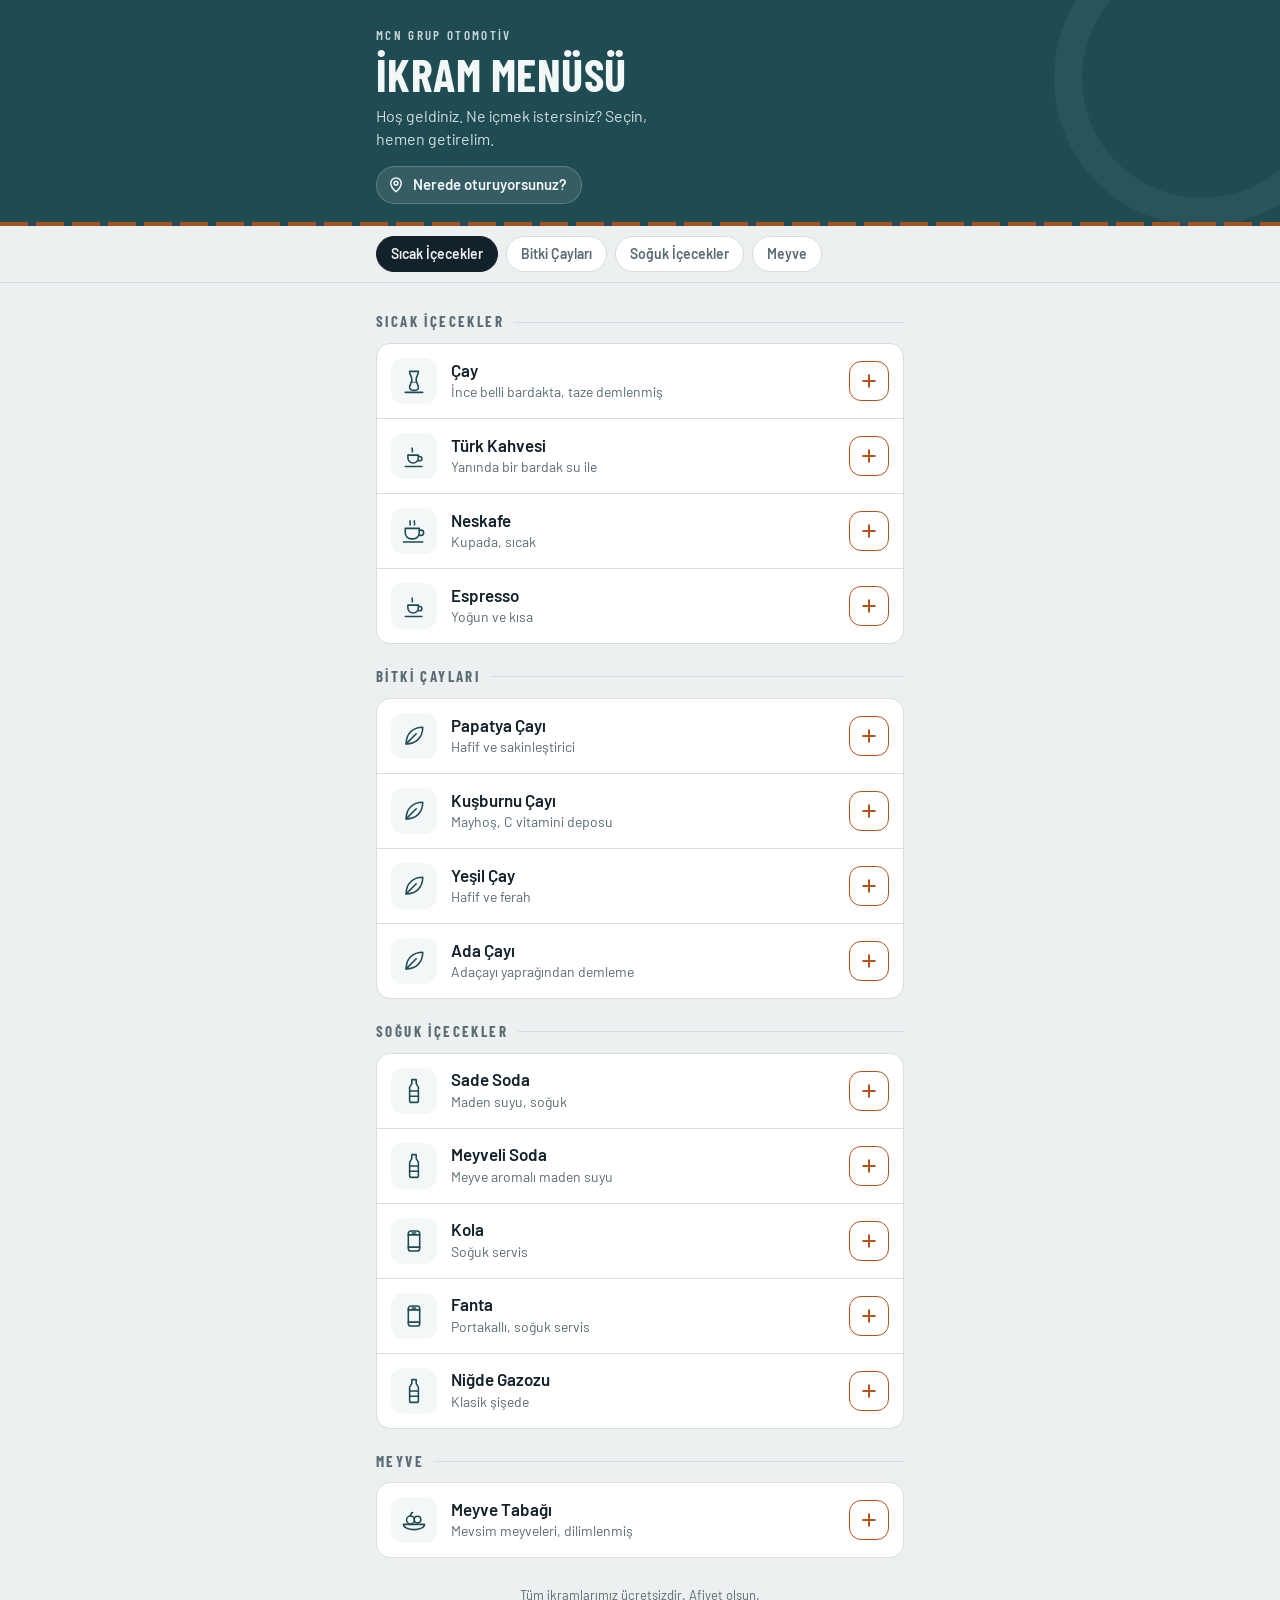
==== index.html @ 5fa30ece "Add files via upload" ====
<!DOCTYPE html>
<html lang="tr">
<head>
<meta charset="utf-8">
<meta name="viewport" content="width=device-width, initial-scale=1, viewport-fit=cover">
<meta name="theme-color" content="#1F4B52">
<meta name="robots" content="noindex">
<title>MCN İkram Menüsü</title>
<link rel="icon" href="data:image/svg+xml,%3Csvg xmlns='http://www.w3.org/2000/svg' viewBox='0 0 32 32'%3E%3Crect width='32' height='32' rx='8' fill='%231F4B52'/%3E%3Cpath d='M11 6h10c0 4-2.6 6.2-2.6 9.6S21 21 21 24c0 1.8-2.2 3-5 3s-5-1.2-5-3c0-3 2.6-5 2.6-8.4S11 10 11 6z' fill='none' stroke='%23F2C49B' stroke-width='2'/%3E%3C/svg%3E">
<link rel="preconnect" href="https://fonts.googleapis.com">
<link rel="preconnect" href="https://fonts.gstatic.com" crossorigin>
<link rel="stylesheet" href="https://fonts.googleapis.com/css2?family=Barlow+Condensed:wght@500;600;700&family=Barlow:wght@400;500;600;700&display=swap">
<style>
:root{
  --bg:#ECF0F1; --surface:#FFFFFF; --surface-2:#F4F7F8; --ink:#13212A; --muted:#5A6B74; --line:#D5DDE0;
  --accent:#B4531A; --accent-ink:#FFFFFF; --accent-soft:#F5E3D5; --brand:#1F4B52; --brand-ink:#F2F7F7; --icon:#1F4B52;
  --ok:#2C7A4B; --ok-soft:#DDEFE3; --warn:#9A6A10; --warn-soft:#F6EBCF; --bad:#B3261E; --shadow:0 10px 30px rgba(19,33,42,.16);
  --display:"Barlow Condensed","Arial Narrow",Arial,sans-serif; --body:"Barlow",system-ui,-apple-system,"Segoe UI",Roboto,sans-serif;
  color-scheme:light;
}
@media (prefers-color-scheme:dark){ :root:not([data-theme="light"]){
  --bg:#0D151A; --surface:#152128; --surface-2:#1B2A32; --ink:#E5ECEE; --muted:#93A5AD; --line:#283840;
  --accent:#E3873F; --accent-ink:#1B0F06; --accent-soft:#3A2617; --brand:#173840; --brand-ink:#E5F0F0; --icon:#E3873F;
  --ok:#6CC08C; --ok-soft:#173226; --warn:#E0B458; --warn-soft:#352A12; --bad:#F2867E; --shadow:0 10px 30px rgba(0,0,0,.45); color-scheme:dark;}}
:root[data-theme="dark"]{
  --bg:#0D151A; --surface:#152128; --surface-2:#1B2A32; --ink:#E5ECEE; --muted:#93A5AD; --line:#283840;
  --accent:#E3873F; --accent-ink:#1B0F06; --accent-soft:#3A2617; --brand:#173840; --brand-ink:#E5F0F0; --icon:#E3873F;
  --ok:#6CC08C; --ok-soft:#173226; --warn:#E0B458; --warn-soft:#352A12; --bad:#F2867E; --shadow:0 10px 30px rgba(0,0,0,.45); color-scheme:dark;}

*{box-sizing:border-box}
html,body{margin:0}
body{background:var(--bg);color:var(--ink);font-family:var(--body);font-size:16px;line-height:1.45;-webkit-tap-highlight-color:transparent;
  padding-top:env(safe-area-inset-top,0px)}
button{font:inherit;color:inherit;cursor:pointer}
button:focus-visible,input:focus-visible,select:focus-visible,textarea:focus-visible{outline:3px solid var(--accent);outline-offset:2px}
[hidden]{display:none!important}
.wrap{max-width:560px;margin:0 auto;padding-inline:16px}

/* ---------- Başlık ---------- */
.hero{background:var(--brand);color:var(--brand-ink);padding-block:26px 22px;position:relative;overflow:hidden}
.hero::before{content:"";position:absolute;right:-70px;top:-70px;width:240px;height:240px;border-radius:50%;border:28px solid rgba(255,255,255,.05)}
.hero::after{content:"";position:absolute;left:0;right:0;bottom:0;height:4px;background:repeating-linear-gradient(90deg,var(--accent) 0 28px,transparent 28px 36px);opacity:.9}
.hero .wrap{position:relative}
.logo{max-height:40px;max-width:180px;display:block;margin-bottom:12px}
.eyebrow{font-family:var(--display);font-weight:600;letter-spacing:.18em;font-size:13px;text-transform:uppercase;opacity:.8}
.hero h1{font-family:var(--display);font-weight:700;font-size:46px;line-height:.98;margin:6px 0 8px;text-transform:uppercase;letter-spacing:.01em;text-wrap:balance}
.hero p{margin:0;opacity:.85;max-width:34ch}
.place-chip{margin-top:16px;display:inline-flex;align-items:center;gap:8px;background:rgba(255,255,255,.1);border:1px solid rgba(255,255,255,.2);
  color:inherit;border-radius:999px;padding:7px 14px 7px 10px;font-weight:600;font-size:15px}
.place-chip svg{width:18px;height:18px}
.place-chip small{font-weight:500;opacity:.7;margin-left:2px}

/* ---------- Kategori çubuğu ---------- */
.cats{position:sticky;top:env(safe-area-inset-top,0px);z-index:5;background:var(--bg);border-bottom:1px solid var(--line)}
.cats .wrap{display:flex;gap:8px;overflow-x:auto;padding-block:10px;scrollbar-width:none}
.cats .wrap::-webkit-scrollbar{display:none}
.cat{flex:none;border:1px solid var(--line);background:var(--surface);border-radius:999px;padding:7px 14px;font-weight:600;font-size:14px;color:var(--muted)}
.cat.on{background:var(--ink);color:var(--bg);border-color:var(--ink)}

/* ---------- Menü ---------- */
main{padding-block:6px 140px}
section.group{padding-top:22px;scroll-margin-top:64px}
.group h2{font-family:var(--display);font-weight:700;font-size:15px;letter-spacing:.16em;text-transform:uppercase;color:var(--muted);margin:0 0 10px;display:flex;align-items:center;gap:10px}
.group h2::after{content:"";flex:1;height:1px;background:var(--line)}
.list{background:var(--surface);border:1px solid var(--line);border-radius:14px;overflow:hidden}
.item{display:grid;grid-template-columns:46px 1fr auto;gap:14px;align-items:center;padding:14px;border:0;background:none;width:100%;text-align:left}
.item + .item{border-top:1px solid var(--line)}
.item:hover{background:var(--surface-2)}
.item:disabled{cursor:default;background:none}
.item:disabled .ico,.item:disabled .name{opacity:.45}
.ico{width:46px;height:46px;border-radius:12px;background:var(--surface-2);display:grid;place-items:center;color:var(--icon)}
.ico svg{width:28px;height:28px}
.name{font-weight:600;font-size:17px;line-height:1.2}
.desc{color:var(--muted);font-size:14px;margin-top:2px}
.soldout{font-size:12px;font-weight:700;letter-spacing:.08em;text-transform:uppercase;color:var(--muted);border:1px solid var(--line);border-radius:6px;padding:3px 7px}
.add{width:40px;height:40px;border-radius:12px;border:1.5px solid var(--accent);color:var(--accent);display:grid;place-items:center;position:relative}
.add svg{width:20px;height:20px}
.add .n{position:absolute;top:-8px;right:-8px;min-width:22px;height:22px;border-radius:11px;background:var(--ink);color:var(--bg);font-size:12px;font-weight:700;display:grid;place-items:center;padding:0 6px;font-variant-numeric:tabular-nums}
.item.in .add{background:var(--accent);color:var(--accent-ink)}
.foot{color:var(--muted);font-size:13px;text-align:center;padding-top:28px}

/* ---------- Alt sepet çubuğu ---------- */
.bar{position:fixed;left:0;right:0;bottom:0;z-index:10;padding:12px 16px calc(12px + env(safe-area-inset-bottom,0px));
  background:linear-gradient(to top,var(--bg) 70%,transparent)}
.bar button{max-width:528px;margin:0 auto;display:flex;width:100%;align-items:center;justify-content:space-between;gap:12px;border:0;border-radius:14px;
  background:var(--accent);color:var(--accent-ink);padding:16px 18px;font-weight:600;font-size:17px;box-shadow:var(--shadow)}
.bar .cnt{font-family:var(--display);font-size:20px;font-variant-numeric:tabular-nums}

/* ---------- Alt sayfa ---------- */
.scrim{position:fixed;inset:0;background:rgba(8,14,18,.5);z-index:20;display:flex;align-items:flex-end;justify-content:center}
.sheet{background:var(--surface);width:100%;max-width:560px;max-height:92%;overflow:auto;border-radius:20px 20px 0 0;
  padding:10px 20px calc(20px + env(safe-area-inset-bottom,0px));animation:up .22s ease-out}
@keyframes up{from{transform:translateY(24px)}to{transform:none}}
@media (prefers-reduced-motion:reduce){.sheet{animation:none}}
.grab{width:40px;height:4px;border-radius:2px;background:var(--line);margin:0 auto 14px}
.sheet h3{font-family:var(--display);font-weight:700;font-size:30px;text-transform:uppercase;margin:0;line-height:1.05}
.sheet .sub{color:var(--muted);margin:4px 0 18px}
.lbl,label.f{display:block;font-size:12px;font-weight:600;letter-spacing:.1em;text-transform:uppercase;color:var(--muted);margin-bottom:8px}
label.f{margin:14px 0 6px}
.opt{margin-bottom:16px}
.chips{display:flex;flex-wrap:wrap;gap:8px}
.chip{border:1.5px solid var(--line);background:var(--surface-2);border-radius:10px;padding:9px 14px;font-weight:500}
.chip[aria-pressed="true"]{border-color:var(--accent);background:var(--accent-soft);font-weight:600}
.row{display:flex;align-items:center;justify-content:space-between;gap:12px}
.step{display:flex;align-items:center;gap:4px;background:var(--surface-2);border:1px solid var(--line);border-radius:12px;padding:3px}
.step button{width:38px;height:38px;border:0;background:none;border-radius:9px;font-size:22px;line-height:1}
.step button:hover{background:var(--line)}
.step span{min-width:26px;text-align:center;font-weight:700;font-variant-numeric:tabular-nums}
.primary{width:100%;border:0;border-radius:14px;background:var(--accent);color:var(--accent-ink);padding:16px;font-weight:600;font-size:17px;margin-top:18px}
.primary:disabled{opacity:.55;cursor:default}
.ghost{width:100%;border:0;background:none;color:var(--muted);padding:12px;font-weight:500}
.lines{border-top:1px solid var(--line);margin-bottom:6px}
.line{display:flex;align-items:center;justify-content:space-between;gap:12px;padding:12px 0;border-bottom:1px solid var(--line)}
.line .t{font-weight:600}
.line .o{color:var(--muted);font-size:14px}
.in{width:100%;border:1.5px solid var(--line);background:var(--surface-2);color:var(--ink);border-radius:12px;padding:12px 14px;font:inherit;font-size:16px}
textarea.in{resize:vertical;min-height:64px}
.err{color:var(--bad);font-size:14px;margin-top:10px;font-weight:500}
.done{text-align:center;padding:18px 0 4px}
.done .ok{width:72px;height:72px;border-radius:50%;background:var(--ok-soft);color:var(--ok);display:grid;place-items:center;margin:0 auto 14px}
.done .ok svg{width:36px;height:36px}
.done p{color:var(--muted);margin:6px auto 0;max-width:32ch}
.note-demo{font-size:13px;color:var(--warn);background:var(--warn-soft);border-radius:10px;padding:8px 12px;margin-top:14px}

/* ================= SİPARİŞ EKRANI ================= */
.ops{min-height:100vh;padding-bottom:40px}
.opsbar{position:sticky;top:env(safe-area-inset-top,0px);z-index:5;background:var(--brand);color:var(--brand-ink)}
.opsbar .wrap{max-width:960px;display:flex;align-items:center;justify-content:space-between;gap:12px;padding-block:14px;flex-wrap:wrap}
.opsbar h1{font-family:var(--display);font-weight:700;text-transform:uppercase;font-size:26px;margin:0;line-height:1}
.opsbar .e{font-family:var(--display);letter-spacing:.16em;font-size:12px;opacity:.75;text-transform:uppercase}
.conn{display:inline-flex;align-items:center;gap:6px;font-size:13px;opacity:.9}
.dot{width:9px;height:9px;border-radius:50%;background:#999}
.dot.live{background:#57D08A;box-shadow:0 0 0 4px rgba(87,208,138,.2)}
.dot.wait{background:#E0B458}
.tools{display:flex;gap:10px;align-items:center;flex-wrap:wrap}
.pill-btn{border:1px solid rgba(255,255,255,.25);background:rgba(255,255,255,.08);color:inherit;border-radius:999px;padding:7px 14px;font-weight:600;font-size:14px}
.pill-btn.on{background:var(--accent);border-color:var(--accent);color:var(--accent-ink)}
.soundwarn{background:var(--warn-soft);color:var(--ink);border-radius:12px;padding:12px 14px;margin-top:14px;display:flex;gap:12px;align-items:center;justify-content:space-between;flex-wrap:wrap}
.soundwarn button{border:0;background:var(--accent);color:var(--accent-ink);border-radius:10px;padding:9px 14px;font-weight:600}
.tabs{display:flex;gap:8px;padding-block:14px;flex-wrap:wrap}
.tab{border:1px solid var(--line);background:var(--surface);border-radius:999px;padding:8px 16px;font-weight:600;color:var(--muted)}
.tab.on{background:var(--ink);color:var(--bg);border-color:var(--ink)}
.tab b{font-variant-numeric:tabular-nums}
.grid{display:grid;grid-template-columns:repeat(auto-fill,minmax(270px,1fr));gap:12px}
.card{background:var(--surface);border:1px solid var(--line);border-radius:14px;padding:14px 16px;display:flex;flex-direction:column;gap:10px;border-top:5px solid var(--accent)}
.card.prep{border-top-color:var(--warn)}
.card.served{border-top-color:var(--ok);opacity:.8}
.card.fresh{animation:pulse 1.2s ease-out 3}
@keyframes pulse{0%{box-shadow:0 0 0 0 rgba(227,135,63,.55)}100%{box-shadow:0 0 0 16px rgba(227,135,63,0)}}
@media (prefers-reduced-motion:reduce){.card.fresh{animation:none}}
.card .top{display:flex;justify-content:space-between;align-items:baseline;gap:10px}
.card .where{font-family:var(--display);font-weight:700;font-size:24px;line-height:1.05;text-transform:uppercase}
.card .who{color:var(--muted);font-size:14px}
.card .time{font-variant-numeric:tabular-nums;font-weight:700;white-space:nowrap;text-align:right}
.card .ago{display:block;font-size:12px;color:var(--muted);font-weight:500}
.card ul{margin:0;padding:0;list-style:none;display:grid;gap:4px}
.card li{font-size:17px}
.card li b{font-family:var(--display);font-size:20px;margin-right:4px;font-variant-numeric:tabular-nums}
.card .memo{background:var(--warn-soft);border-radius:8px;padding:8px 10px;font-size:14px}
.card .acts{display:flex;gap:8px;margin-top:auto}
.card .acts button{flex:1;white-space:nowrap;border-radius:10px;padding:11px;font-weight:600;border:1.5px solid var(--line);background:var(--surface-2)}
.card .acts .go{background:var(--accent);border-color:var(--accent);color:var(--accent-ink)}
.card .acts .fin{background:var(--ok);border-color:var(--ok);color:#fff}
.state{font-size:12px;font-weight:700;letter-spacing:.08em;text-transform:uppercase;border-radius:6px;padding:3px 8px;align-self:flex-start}
.state.new{background:var(--accent-soft);color:var(--accent)}
.state.prep{background:var(--warn-soft);color:var(--warn)}
.state.served{background:var(--ok-soft);color:var(--ok)}
.empty{grid-column:1/-1;text-align:center;color:var(--muted);padding:60px 16px;border:1.5px dashed var(--line);border-radius:14px}
.empty strong{display:block;font-family:var(--display);font-size:24px;text-transform:uppercase;color:var(--ink);margin-bottom:4px}
.fatal{max-width:480px;margin:60px auto;padding:20px;border:1px solid var(--line);border-radius:14px;background:var(--surface)}
</style>
</head>
<body>

<!-- ========================== MENÜ (MİSAFİR) ========================== -->
<div id="menuView">
  <header class="hero">
    <div class="wrap">
      <img class="logo" id="logo" alt="" hidden>
      <div class="eyebrow" id="firma"></div>
      <h1 id="baslik"></h1>
      <p id="karsilama"></p>
      <button class="place-chip" id="placeChip" type="button">
        <svg viewBox="0 0 24 24" fill="none" stroke="currentColor" stroke-width="2" stroke-linecap="round" stroke-linejoin="round"><path d="M12 21s-7-6.2-7-11.5A7 7 0 0 1 19 9.5C19 14.8 12 21 12 21z"/><circle cx="12" cy="9.5" r="2.5"/></svg>
        <span id="placeLabel">Nerede oturuyorsunuz?</span>
      </button>
    </div>
  </header>
  <nav class="cats" aria-label="Kategoriler"><div class="wrap" id="cats"></div></nav>
  <main class="wrap" id="menu"></main>
  <div class="bar" id="bar" hidden>
    <button type="button" id="openCart"><span>Siparişi gözden geçir</span><span class="cnt" id="barCount">0</span></button>
  </div>
</div>

<!-- ========================== SİPARİŞ EKRANI (PERSONEL) ========================== -->
<div id="opsView" class="ops" hidden>
  <div class="opsbar">
    <div class="wrap">
      <div><div class="e" id="opsFirma"></div><h1>Sipariş Ekranı</h1></div>
      <div class="tools">
        <span class="conn"><span class="dot wait" id="dot"></span><span id="connTxt">Bağlanıyor</span></span>
        <button class="pill-btn" id="soundBtn" type="button">Sesi aç</button>
      </div>
    </div>
  </div>
  <div class="wrap" style="max-width:960px">
    <div class="soundwarn" id="soundWarn"><span>Yeni siparişte zil çalması için sesi bir kez açın.</span><button type="button" id="soundBtn2">Sesi aç</button></div>
    <div class="tabs">
      <button class="tab on" data-tab="open" type="button">Bekleyen <b id="nOpen">0</b></button>
      <button class="tab" data-tab="served" type="button">Teslim edilen <b id="nServed">0</b></button>
    </div>
    <div class="grid" id="orders"></div>
  </div>
</div>

<div class="scrim" id="scrim" hidden><div class="sheet" id="sheet" role="dialog" aria-modal="true"></div></div>

<script src="ayarlar.js"></script>
<script>
(function(){
const C = window.IKRAM;
if(!C){ document.body.innerHTML = '<div class="fatal"><strong>Menü ayarları okunamadı.</strong><p>ayarlar.js dosyası bu sayfayla aynı klasörde olmalı. Son yaptığınız değişiklikte bir virgül ya da tırnak eksik kalmış olabilir.</p></div>'; return; }

/* ---------- İkonlar ---------- */
const S = 'fill="none" stroke="currentColor" stroke-width="1.8" stroke-linecap="round" stroke-linejoin="round"';
const ICON = {
  cay:     `<svg viewBox="0 0 32 32" ${S}><path d="M11 5h10c0 4-2.6 6.2-2.6 9.6S21 20 21 23.5c0 1.8-2.2 3.2-5 3.2s-5-1.4-5-3.2c0-3.5 2.6-5.5 2.6-8.9S11 9 11 5z"/><path d="M12.6 17.5h6.8" opacity=".6"/><path d="M6 29h20"/></svg>`,
  kahve:   `<svg viewBox="0 0 32 32" ${S}><path d="M6 13h16v5a7 7 0 0 1-7 7h-2a7 7 0 0 1-7-7z"/><path d="M22 15h2a3 3 0 0 1 0 6h-2"/><path d="M4 28.5h22"/><path d="M11.5 4.5c-1 1.5 1 2.5 0 4.5M16.5 4.5c-1 1.5 1 2.5 0 4.5"/></svg>`,
  fincan:  `<svg viewBox="0 0 32 32" ${S}><path d="M9 15h12v3a6 6 0 0 1-6 6 6 6 0 0 1-6-6z"/><path d="M21 16.5h1.5a2.5 2.5 0 0 1 0 5H21"/><path d="M6 28h19"/><path d="M14 7c-1 1.4 1 2.4 0 4.2"/></svg>`,
  bitki:   `<svg viewBox="0 0 32 32" ${S}><path d="M7 25C7 13.5 14.5 6 26 6c0 11.5-7.5 19-19 19z"/><path d="M7 25 18.5 13.5"/></svg>`,
  sise:    `<svg viewBox="0 0 32 32" ${S}><path d="M13.5 3h5v4.5l2.5 4V27a2 2 0 0 1-2 2h-6a2 2 0 0 1-2-2V11.5l2.5-4z"/><path d="M11 16h10M11 22h10"/></svg>`,
  kutu:    `<svg viewBox="0 0 32 32" ${S}><rect x="9.5" y="4.5" width="13" height="23" rx="3"/><path d="M9.5 9h13M9.5 23h13"/><path d="M14 6.8h4"/></svg>`,
  su:      `<svg viewBox="0 0 32 32" ${S}><path d="M9 6h14l-2 21a2 2 0 0 1-2 1.8h-6A2 2 0 0 1 11 27z"/><path d="M10.2 14c2.5 1.2 5.3-1.2 11.6 0"/></svg>`,
  meyve:   `<svg viewBox="0 0 32 32" ${S}><circle cx="12" cy="16" r="4.5"/><circle cx="20" cy="15.5" r="3.8"/><path d="M12 11.5c0-2 1-3.5 2.5-4"/><path d="M4 21h24a12 6 0 0 1-24 0z"/></svg>`,
  kurabiye:`<svg viewBox="0 0 32 32" ${S}><circle cx="16" cy="16" r="10"/><circle cx="12.5" cy="13" r="1.2"/><circle cx="19" cy="12" r="1.2"/><circle cx="18" cy="19" r="1.2"/><circle cx="12" cy="19.5" r="1.2"/></svg>`,
  plus:    `<svg viewBox="0 0 24 24" fill="none" stroke="currentColor" stroke-width="2.4" stroke-linecap="round"><path d="M12 5v14M5 12h14"/></svg>`,
  check:   `<svg viewBox="0 0 24 24" fill="none" stroke="currentColor" stroke-width="2.6" stroke-linecap="round" stroke-linejoin="round"><path d="M5 12.5l4.5 4.5L19 7.5"/></svg>`
};

/* ---------- Menü verisi ---------- */
const MENU = (C.menu||[]).map((b,i)=>({id:"b"+i, title:b.bolum,
  items:(b.urunler||[]).filter(u=>!u.gizle).map((u,j)=>({id:`b${i}u${j}`, name:u.ad, desc:u.aciklama||"", icon:ICON[u.ikon]?u.ikon:"fincan",
    out:!!u.tukendi, opts:Object.entries(u.secenekler||{}).filter(([k,v])=>Array.isArray(v)&&v.length).map(([k,v])=>({k,v}))}))
})).filter(b=>b.items.length);
const ITEMS = Object.fromEntries(MENU.flatMap(g=>g.items).map(i=>[i.id,i]));

/* ---------- Yardımcılar ---------- */
const $ = s => document.querySelector(s);
const esc = s => String(s).replace(/[&<>"']/g, c=>({"&":"&amp;","<":"&lt;",">":"&gt;",'"':"&quot;","'":"&#39;"}[c]));
const store = {
  get(k,d){ try{ const v=localStorage.getItem(k); return v?JSON.parse(v):d; }catch(e){ return d; } },
  set(k,v){ try{ localStorage.setItem(k, JSON.stringify(v)); }catch(e){} }
};
const params = (()=>{ try{ return new URLSearchParams(location.search); }catch(e){ return new Map(); } })();
const SERVER = (C.bildirimSunucusu||"https://ntfy.sh").replace(/\/$/,"");
const TOPIC = C.bildirimKanali, TOPIC_ST = TOPIC + "-durum";
const pageBase = location.origin + location.pathname;
let bus = null; try{ bus = new BroadcastChannel("mcn-ikram"); }catch(e){}

/* ---------- Durum ---------- */
let cart = [];
let place = params.get("yer") || "";
let guestName = store.get("mcn-ikram-ad", "");

/* =====================================================================
   MENÜ
   ===================================================================== */
function renderMenu(){
  $("#firma").textContent = C.firma || ""; $("#baslik").textContent = C.baslik || "İkram Menüsü";
  $("#karsilama").textContent = C.karsilama || "";
  if(C.logo){ const l=$("#logo"); l.src=C.logo; l.alt=C.firma||""; l.hidden=false; l.onerror=()=>l.hidden=true; }
  $("#cats").innerHTML = MENU.map((g,i)=>`<button class="cat${i?"":" on"}" data-go="${g.id}" type="button">${esc(g.title)}</button>`).join("");
  $("#menu").innerHTML = MENU.map(g=>`
    <section class="group" id="g-${g.id}">
      <h2>${esc(g.title)}</h2>
      <div class="list">${g.items.map(it=>`
        <button class="item" data-id="${it.id}" type="button" ${it.out?"disabled":""} aria-label="${esc(it.name)}${it.out?" (şu an yok)":" ekle"}">
          <span class="ico">${ICON[it.icon]}</span>
          <span><div class="name">${esc(it.name)}</div><div class="desc">${esc(it.desc)}</div></span>
          ${it.out?`<span class="soldout">Şu an yok</span>`:`<span class="add">${ICON.plus}<span class="n" hidden></span></span>`}
        </button>`).join("")}
      </div>
    </section>`).join("") + `<div class="foot">${esc(C.altYazi||"")}</div>`;
  updatePlaceChip(); updateCounts();
}
function updatePlaceChip(){ $("#placeLabel").innerHTML = place ? esc(place) + ` <small>değiştir</small>` : "Nerede oturuyorsunuz?"; }
function updateCounts(){
  const per = {}; let total = 0;
  cart.forEach(l=>{ per[l.id]=(per[l.id]||0)+l.qty; total+=l.qty; });
  document.querySelectorAll(".item").forEach(el=>{
    const n = per[el.dataset.id]||0, b = el.querySelector(".n"); if(!b) return;
    el.classList.toggle("in", n>0); b.hidden = !n; b.textContent = n;
  });
  $("#bar").hidden = total===0; $("#barCount").textContent = total + " ürün";
}
function addToCart(id, opts, qty){
  const key = id + "|" + JSON.stringify(opts), ex = cart.find(l=>l.key===key);
  if(ex) ex.qty += qty; else cart.push({key,id,opts,qty});
  updateCounts();
}
const optText = o => Object.values(o).join(", ");

/* ---------- Alt sayfa ---------- */
let lastFocus = null;
function openSheet(html){ if($("#scrim").hidden) lastFocus = document.activeElement;
  $("#sheet").innerHTML = `<div class="grab"></div>` + html; $("#scrim").hidden = false; document.body.style.overflow="hidden";
  const f = $("#sheet").querySelector("button,select,input"); f && f.focus({preventScroll:true}); }
function closeSheet(){ if($("#scrim").hidden) return; $("#scrim").hidden = true; document.body.style.overflow=""; lastFocus && lastFocus.focus && lastFocus.focus({preventScroll:true}); }
$("#scrim").addEventListener("click", e=>{ if(e.target.id==="scrim") closeSheet(); });
document.addEventListener("keydown", e=>{ if(e.key==="Escape") closeSheet(); });

function itemSheet(id){
  const it = ITEMS[id], sel = {}; let qty = 1;
  it.opts.forEach(o=> sel[o.k]=o.v[0]);
  openSheet(`
    <h3>${esc(it.name)}</h3><p class="sub">${esc(it.desc)}</p>
    ${it.opts.map(o=>`<div class="opt"><div class="lbl">${esc(o.k)}</div><div class="chips">
      ${o.v.map(v=>`<button class="chip" type="button" data-k="${esc(o.k)}" data-v="${esc(v)}" aria-pressed="${sel[o.k]===v}">${esc(v)}</button>`).join("")}
    </div></div>`).join("")}
    <div class="row"><div class="lbl" style="margin:0">Adet</div>
      <div class="step"><button type="button" data-q="-1" aria-label="Azalt">−</button><span id="q">1</span><button type="button" data-q="1" aria-label="Arttır">+</button></div></div>
    <button class="primary" id="addBtn" type="button">Siparişe ekle</button>
    <button class="ghost" type="button" id="cancel">Vazgeç</button>`);
  $("#sheet").onclick = e=>{
    const c = e.target.closest(".chip");
    if(c){ sel[c.dataset.k]=c.dataset.v; c.parentNode.querySelectorAll(".chip").forEach(x=>x.setAttribute("aria-pressed", x===c)); return; }
    const q = e.target.closest("[data-q]");
    if(q){ qty = Math.max(1, Math.min(20, qty + +q.dataset.q)); $("#q").textContent = qty; return; }
    if(e.target.id==="addBtn"){ addToCart(id, {...sel}, qty); closeSheet(); return; }
    if(e.target.id==="cancel") closeSheet();
  };
}
function placeOptions(){
  const list = [...(C.yerler||[])]; if(place && !list.includes(place)) list.unshift(place);
  return `<option value="">Seçin…</option>` + list.map(p=>`<option ${p===place?"selected":""}>${esc(p)}</option>`).join("");
}
function placeSheet(){
  openSheet(`<h3>Neredesiniz?</h3><p class="sub">Siparişinizi getireceğimiz yeri seçin.</p>
    <select class="in" id="plSel" aria-label="Yer">${placeOptions()}</select>
    <button class="primary" type="button" id="plOk">Tamam</button>`);
  $("#sheet").onclick = e=>{ if(e.target.id==="plOk"){ place = $("#plSel").value; updatePlaceChip(); closeSheet(); } };
}
function cartSheet(msg){
  if(!cart.length){ closeSheet(); return; }
  const note = $("#cNote") ? $("#cNote").value : "";
  openSheet(`<h3>Siparişiniz</h3><p class="sub">Kontrol edip gönderin, birkaç dakika içinde getiriyoruz.</p>
    <div class="lines">${cart.map((l,i)=>`<div class="line"><div><div class="t">${esc(ITEMS[l.id].name)}</div>${Object.keys(l.opts).length?`<div class="o">${esc(optText(l.opts))}</div>`:""}</div>
      <div class="step"><button type="button" data-l="${i}" data-d="-1" aria-label="Azalt">−</button><span>${l.qty}</span><button type="button" data-l="${i}" data-d="1" aria-label="Arttır">+</button></div></div>`).join("")}</div>
    <label class="f" for="cPlace">Nerede oturuyorsunuz?</label>
    <select class="in" id="cPlace">${placeOptions()}</select>
    <label class="f" for="cName">Adınız (isteğe bağlı)</label>
    <input class="in" id="cName" autocomplete="name" placeholder="Örn. Ahmet Bey" value="${esc(guestName)}">
    <label class="f" for="cNote">Not (isteğe bağlı)</label>
    <textarea class="in" id="cNote" placeholder="Örn. çay limonlu olsun">${esc(note)}</textarea>
    ${msg?`<div class="err" role="alert">${esc(msg)}</div>`:""}
    <button class="primary" type="button" id="sendBtn">Siparişi gönder</button>
    <button class="ghost" type="button" id="cancel">Menüye dön</button>`);
  $("#sheet").onclick = e=>{
    const b = e.target.closest("[data-l]");
    if(b){ const i = +b.dataset.l, l = cart[i]; l.qty += +b.dataset.d; if(l.qty<=0) cart.splice(i,1);
      place = $("#cPlace").value; guestName = $("#cName").value; updateCounts(); updatePlaceChip(); cartSheet(); return; }
    if(e.target.id==="sendBtn") sendOrder();
    if(e.target.id==="cancel") closeSheet();
  };
}

/* ---------- Gönderim ---------- */
async function sendOrder(){
  place = $("#cPlace").value; guestName = $("#cName").value.trim(); store.set("mcn-ikram-ad", guestName);
  const note = $("#cNote").value.trim();
  if(!place){ cartSheet("Siparişi getirebilmemiz için oturduğunuz yeri seçin."); return; }
  const btn = $("#sendBtn"); btn.disabled = true; btn.textContent = "Gönderiliyor…";
  const title = place + (guestName ? " · " + guestName : "");
  const lines = cart.map(l=>`${l.qty}× ${ITEMS[l.id].name}${Object.keys(l.opts).length?` (${optText(l.opts)})`:""}`);
  if(note) lines.push("Not: " + note);
  const message = lines.join("\n");
  let order = null;
  try{
    const ctl = new AbortController(), t = setTimeout(()=>ctl.abort(), 8000);
    const r = await fetch(SERVER + "/", {method:"POST", signal:ctl.signal, body: JSON.stringify({
      topic:TOPIC, title, message, tags:["coffee"], priority:5, click: pageBase + "?ekran=siparis"})});
    clearTimeout(t);
    if(r.ok){ const j = await r.json(); order = {id:j.id, time:j.time, title, message}; }
  }catch(e){}
  const demo = !order && location.protocol === "file:";
  if(!order && !demo){ cartSheet("Sipariş gönderilemedi. İnternet bağlantınızı kontrol edip tekrar deneyin."); return; }
  if(!order) order = {id:"yerel-"+Date.now(), time:Math.floor(Date.now()/1000), title, message};
  addOrder(order, true); try{ bus && bus.postMessage({type:"order", order}); }catch(e){}
  const where = place; cart = []; updateCounts(); updatePlaceChip();
  openSheet(`<div class="done"><div class="ok">${ICON.check}</div><h3>Siparişiniz alındı</h3>
    <p>${esc(where)} için hazırlanıyor. Birazdan getiriyoruz.</p>
    ${demo?`<div class="note-demo">Deneme modu: dosya bilgisayardan açıldığı için sipariş yalnızca bu tarayıcıdaki sipariş ekranına düştü.</div>`:""}
    <button class="primary" type="button" id="cancel">Tamam</button></div>`);
  $("#sheet").onclick = e=>{ if(e.target.id==="cancel") closeSheet(); };
}

/* ---------- Menü olayları ---------- */
$("#menu").addEventListener("click", e=>{
  const it = e.target.closest(".item"); if(!it || it.disabled) return;
  const x = ITEMS[it.dataset.id]; if(x.opts.length) itemSheet(x.id); else addToCart(x.id, {}, 1);
});
$("#cats").addEventListener("click", e=>{
  const b = e.target.closest(".cat"); if(!b) return;
  document.getElementById("g-"+b.dataset.go).scrollIntoView({behavior: matchMedia("(prefers-reduced-motion: reduce)").matches?"auto":"smooth"});
});
const spy = new IntersectionObserver(ents=>ents.forEach(en=>{ if(en.isIntersecting){ const id = en.target.id.slice(2);
  document.querySelectorAll(".cat").forEach(c=>{ const on = c.dataset.go===id; c.classList.toggle("on", on); if(on) c.scrollIntoView({block:"nearest",inline:"nearest"}); }); } }),
  {rootMargin:"-40% 0px -55% 0px"});
$("#placeChip").addEventListener("click", placeSheet);
$("#openCart").addEventListener("click", ()=>cartSheet());

/* =====================================================================
   SİPARİŞ EKRANI
   ===================================================================== */
const orders = new Map();
let status = store.get("mcn-ikram-durum", {});
let tab = "open", live = false, sound = false, audio = null, started = false;

function addOrder(o, isNew){
  if(!o || !o.id || orders.has(o.id)) return;
  orders.set(o.id, {...o, fresh: isNew && live});
  if(isNew && live) ding();
  renderOrders();
}
function setStatus(id, st, broadcast){
  if(st==="new") delete status[id]; else status[id] = st;
  store.set("mcn-ikram-durum", status); renderOrders();
  if(!broadcast) return;
  try{ bus && bus.postMessage({type:"status", id, st}); }catch(e){}
  fetch(SERVER + "/", {method:"POST", body: JSON.stringify({topic:TOPIC_ST, message: JSON.stringify({id, st})})}).catch(()=>{});
}
function handleMsg(m, isNew){
  if(m.event !== "message") return;
  if(m.topic === TOPIC_ST){ try{ const d = JSON.parse(m.message); if(d.id) setStatus(d.id, d.st, false); }catch(e){} return; }
  addOrder({id:m.id, time:m.time, title:m.title, message:m.message}, isNew);
}
function parse(o){
  const lines = (o.message||"").split("\n").filter(Boolean);
  const note = lines.filter(l=>l.startsWith("Not: ")).map(l=>l.slice(5)).join(" ");
  const items = lines.filter(l=>!l.startsWith("Not: ")).map(l=>{ const m = l.match(/^(\d+)×\s*(.*)$/); return m?{n:m[1],t:m[2]}:{n:"",t:l}; });
  const [where, ...who] = (o.title||"Sipariş").split(" · ");
  return {items, note, where, who: who.join(" · ")};
}
function ago(ts){ const m = Math.floor((Date.now()/1000 - ts)/60);
  if(m<1) return "şimdi"; if(m<60) return m+" dk önce"; return Math.floor(m/60)+" sa önce"; }
function renderOrders(){
  if($("#opsView").hidden) return;
  const all = [...orders.values()].sort((a,b)=>b.time-a.time);
  const open = all.filter(o=>status[o.id]!=="served").sort((a,b)=>a.time-b.time); // en eski bekleyen önce
  const served = all.filter(o=>status[o.id]==="served");
  $("#nOpen").textContent = open.length; $("#nServed").textContent = served.length;
  document.title = (open.length?`(${open.length}) `:"") + "Sipariş Ekranı";
  const list = tab==="open" ? open : served;
  if(!list.length){
    $("#orders").innerHTML = `<div class="empty"><strong>${tab==="open"?"Bekleyen sipariş yok":"Henüz teslim edilen yok"}</strong>
      ${tab==="open"?"Yeni sipariş geldiğinde burada görünür ve zil çalar.":"Teslim ettiğiniz siparişler burada listelenir (son 12 saat)."}</div>`;
    return;
  }
  $("#orders").innerHTML = list.map(o=>{
    const p = parse(o), st = status[o.id] || "new", id = esc(o.id);
    const tm = new Date(o.time*1000).toLocaleTimeString("tr-TR",{hour:"2-digit",minute:"2-digit"});
    const lbl = {new:"Yeni", prep:"Hazırlanıyor", served:"Teslim edildi"}[st];
    const acts = st==="new" ? `<button class="go" data-act="prep" data-id="${id}" type="button">Hazırlıyorum</button><button class="fin" data-act="served" data-id="${id}" type="button">Teslim ettim</button>`
               : st==="prep" ? `<button data-act="new" data-id="${id}" type="button">Geri al</button><button class="fin" data-act="served" data-id="${id}" type="button">Teslim ettim</button>`
               : `<button data-act="prep" data-id="${id}" type="button">Geri al</button>`;
    return `<article class="card ${st} ${o.fresh?"fresh":""}">
      <div class="top"><div><div class="where">${esc(p.where)}</div>${p.who?`<div class="who">${esc(p.who)}</div>`:""}</div>
        <div class="time">${tm}<span class="ago" data-ts="${o.time}">${ago(o.time)}</span></div></div>
      <span class="state ${st}">${lbl}</span>
      <ul>${p.items.map(i=>`<li>${i.n?`<b>${esc(i.n)}×</b>`:""}${esc(i.t)}</li>`).join("")}</ul>
      ${p.note?`<div class="memo"><strong>Not:</strong> ${esc(p.note)}</div>`:""}
      <div class="acts">${acts}</div></article>`;
  }).join("");
  orders.forEach(o=>o.fresh=false);
}
$("#orders").addEventListener("click", e=>{ const b = e.target.closest("[data-act]"); if(b) setStatus(b.dataset.id, b.dataset.act, true); });
document.querySelectorAll(".tab").forEach(t=>t.addEventListener("click", ()=>{
  tab = t.dataset.tab; document.querySelectorAll(".tab").forEach(x=>x.classList.toggle("on", x===t)); renderOrders(); }));
setInterval(()=>document.querySelectorAll(".ago").forEach(el=>el.textContent = ago(+el.dataset.ts)), 30000);

/* ---------- Ses ---------- */
function enableSound(){
  sound = true; $("#soundBtn").classList.add("on"); $("#soundBtn").textContent = "Ses açık"; $("#soundWarn").hidden = true;
  try{ audio = audio || new (window.AudioContext||window.webkitAudioContext)(); audio.resume(); ding(); }catch(e){}
  try{ navigator.wakeLock && navigator.wakeLock.request("screen").catch(()=>{}); }catch(e){}
}
function toggleSound(){ if(sound){ sound=false; $("#soundBtn").classList.remove("on"); $("#soundBtn").textContent="Sesi aç"; } else enableSound(); }
$("#soundBtn").addEventListener("click", toggleSound); $("#soundBtn2").addEventListener("click", enableSound);
document.addEventListener("visibilitychange", ()=>{ if(!document.hidden && sound){ try{ navigator.wakeLock && navigator.wakeLock.request("screen").catch(()=>{}); }catch(e){} } });
function ding(){
  try{ navigator.vibrate && navigator.vibrate([200,100,200]); }catch(e){}
  if(!sound || !audio) return;
  [0,.22,.6,.82].forEach((d,i)=>{ const o = audio.createOscillator(), g = audio.createGain();
    o.type="sine"; o.frequency.value = i%2 ? 1175 : 880; o.connect(g); g.connect(audio.destination);
    const t = audio.currentTime + d; g.gain.setValueAtTime(0.0001,t); g.gain.exponentialRampToValueAtTime(0.4,t+.02); g.gain.exponentialRampToValueAtTime(0.0001,t+.35);
    o.start(t); o.stop(t+.4); });
}

/* ---------- Bağlantı ---------- */
function setConn(kind, txt){ $("#dot").className = "dot " + kind; $("#connTxt").textContent = txt; }
async function startOps(){
  if(started) return; started = true;
  const base = `${SERVER}/${encodeURIComponent(TOPIC)},${encodeURIComponent(TOPIC_ST)}`;
  try{
    const r = await fetch(base + "/json?poll=1&since=12h");
    (await r.text()).split("\n").filter(Boolean).forEach(l=>{ try{ handleMsg(JSON.parse(l), false); }catch(e){} });
    const es = new EventSource(base + "/sse");
    es.onopen = ()=> setConn("live","Canlı");
    es.onerror = ()=> setConn("wait","Yeniden bağlanıyor…");
    es.onmessage = ev=>{ try{ handleMsg(JSON.parse(ev.data), true); }catch(e){} };
  }catch(e){ setConn("", location.protocol==="file:" ? "Deneme modu" : "Bağlantı yok"); }
  live = true; renderOrders();
}
if(bus) bus.onmessage = ev=>{ const d = ev.data||{}; if(d.type==="order") addOrder(d.order, true); if(d.type==="status") setStatus(d.id, d.st, false); };

/* ---------- Yönlendirme ---------- */
function route(){
  const ops = params.get("ekran")==="siparis" || location.hash==="#siparis";
  $("#menuView").hidden = ops; $("#opsView").hidden = !ops; closeSheet();
  $("#opsFirma").textContent = C.firma || "";
  if(ops){ startOps(); renderOrders(); document.querySelector('meta[name="theme-color"]').content = "#1F4B52"; }
  else document.title = (C.baslik||"İkram Menüsü") + (C.firma?" · "+C.firma:"");
  window.scrollTo(0,0);
}
window.addEventListener("hashchange", route);
renderMenu();
document.querySelectorAll("section.group").forEach(s=>spy.observe(s));
route();
})();
</script>
</body>
</html>
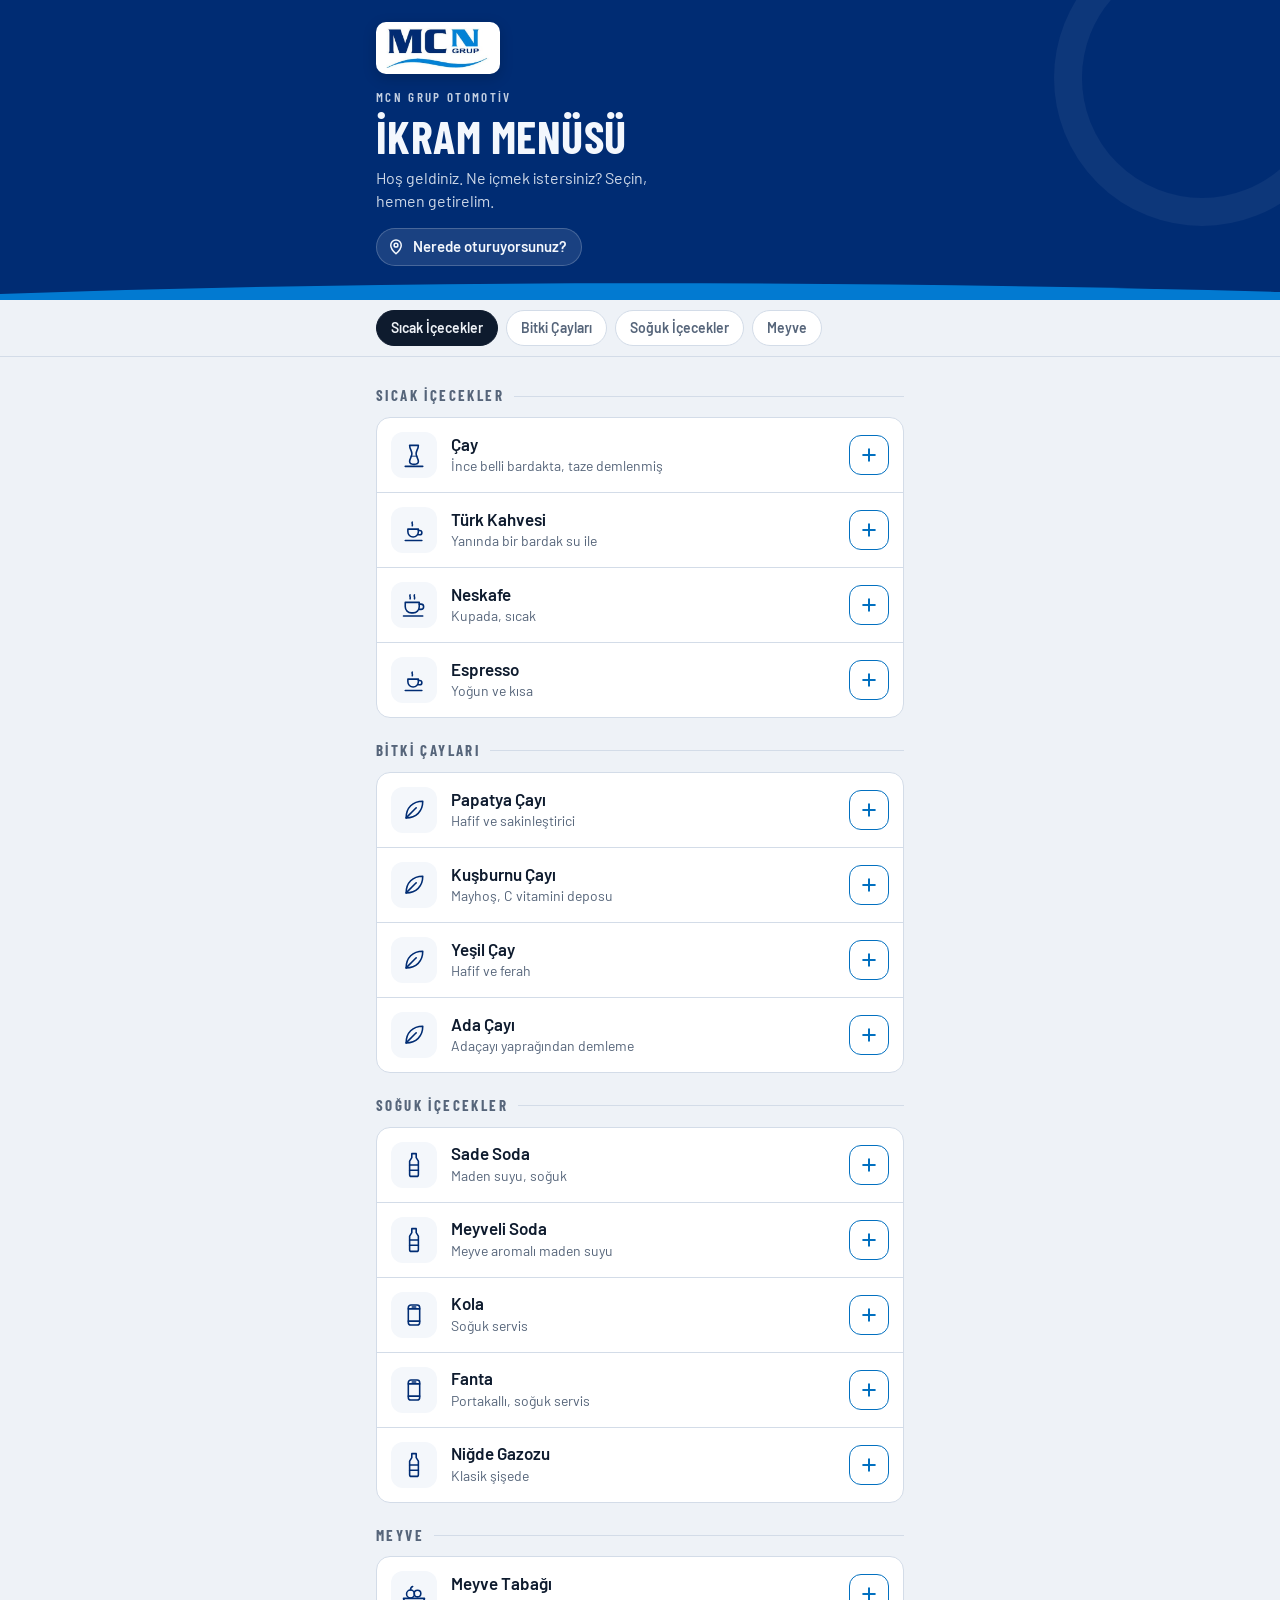
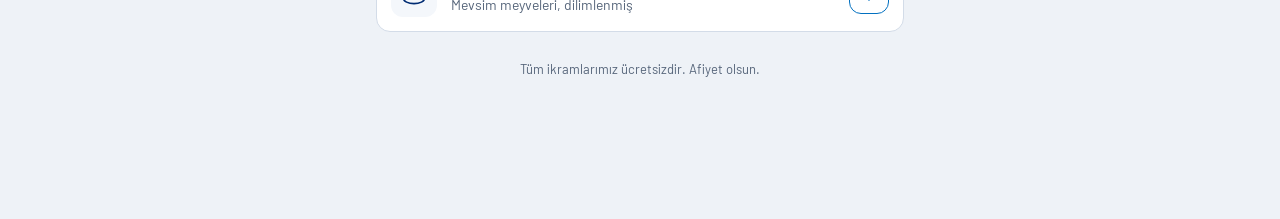
==== commit 3cbe3de8: "Add files via upload" ====
--- a/index.html
+++ b/index.html
@@ -3,28 +3,28 @@
 <head>
 <meta charset="utf-8">
 <meta name="viewport" content="width=device-width, initial-scale=1, viewport-fit=cover">
-<meta name="theme-color" content="#1F4B52">
+<meta name="theme-color" content="#002C73">
 <meta name="robots" content="noindex">
 <title>MCN İkram Menüsü</title>
-<link rel="icon" href="data:image/svg+xml,%3Csvg xmlns='http://www.w3.org/2000/svg' viewBox='0 0 32 32'%3E%3Crect width='32' height='32' rx='8' fill='%231F4B52'/%3E%3Cpath d='M11 6h10c0 4-2.6 6.2-2.6 9.6S21 21 21 24c0 1.8-2.2 3-5 3s-5-1.2-5-3c0-3 2.6-5 2.6-8.4S11 10 11 6z' fill='none' stroke='%23F2C49B' stroke-width='2'/%3E%3C/svg%3E">
+<link rel="icon" href="data:image/svg+xml,%3Csvg xmlns='http://www.w3.org/2000/svg' viewBox='0 0 32 32'%3E%3Crect width='32' height='32' rx='8' fill='%23002C73'/%3E%3Cpath d='M11 6h10c0 4-2.6 6.2-2.6 9.6S21 21 21 24c0 1.8-2.2 3-5 3s-5-1.2-5-3c0-3 2.6-5 2.6-8.4S11 10 11 6z' fill='none' stroke='%236BC1F5' stroke-width='2'/%3E%3C/svg%3E">
 <link rel="preconnect" href="https://fonts.googleapis.com">
 <link rel="preconnect" href="https://fonts.gstatic.com" crossorigin>
 <link rel="stylesheet" href="https://fonts.googleapis.com/css2?family=Barlow+Condensed:wght@500;600;700&family=Barlow:wght@400;500;600;700&display=swap">
 <style>
 :root{
-  --bg:#ECF0F1; --surface:#FFFFFF; --surface-2:#F4F7F8; --ink:#13212A; --muted:#5A6B74; --line:#D5DDE0;
-  --accent:#B4531A; --accent-ink:#FFFFFF; --accent-soft:#F5E3D5; --brand:#1F4B52; --brand-ink:#F2F7F7; --icon:#1F4B52;
-  --ok:#2C7A4B; --ok-soft:#DDEFE3; --warn:#9A6A10; --warn-soft:#F6EBCF; --bad:#B3261E; --shadow:0 10px 30px rgba(19,33,42,.16);
+  --bg:#EEF2F7; --surface:#FFFFFF; --surface-2:#F4F7FB; --ink:#0E1B2E; --muted:#56657A; --line:#D3DCE8;
+  --accent:#0270C0; --accent-ink:#FFFFFF; --accent-soft:#E1EFFA; --brand:#002C73; --brand-ink:#F3F7FD; --icon:#002C73; --wave:#037FD7;
+  --ok:#2C7A4B; --ok-soft:#DDEFE3; --warn:#9A6A10; --warn-soft:#F6EBCF; --bad:#B3261E; --shadow:0 10px 30px rgba(0,44,115,.18);
   --display:"Barlow Condensed","Arial Narrow",Arial,sans-serif; --body:"Barlow",system-ui,-apple-system,"Segoe UI",Roboto,sans-serif;
   color-scheme:light;
 }
 @media (prefers-color-scheme:dark){ :root:not([data-theme="light"]){
-  --bg:#0D151A; --surface:#152128; --surface-2:#1B2A32; --ink:#E5ECEE; --muted:#93A5AD; --line:#283840;
-  --accent:#E3873F; --accent-ink:#1B0F06; --accent-soft:#3A2617; --brand:#173840; --brand-ink:#E5F0F0; --icon:#E3873F;
+  --bg:#0A1220; --surface:#111C2E; --surface-2:#17243A; --ink:#E6ECF5; --muted:#93A2B8; --line:#243349;
+  --accent:#4AA8F0; --accent-ink:#04121F; --accent-soft:#0F2C47; --brand:#0B2552; --brand-ink:#E6EEF9; --icon:#4AA8F0; --wave:#4AA8F0;
   --ok:#6CC08C; --ok-soft:#173226; --warn:#E0B458; --warn-soft:#352A12; --bad:#F2867E; --shadow:0 10px 30px rgba(0,0,0,.45); color-scheme:dark;}}
 :root[data-theme="dark"]{
-  --bg:#0D151A; --surface:#152128; --surface-2:#1B2A32; --ink:#E5ECEE; --muted:#93A5AD; --line:#283840;
-  --accent:#E3873F; --accent-ink:#1B0F06; --accent-soft:#3A2617; --brand:#173840; --brand-ink:#E5F0F0; --icon:#E3873F;
+  --bg:#0A1220; --surface:#111C2E; --surface-2:#17243A; --ink:#E6ECF5; --muted:#93A2B8; --line:#243349;
+  --accent:#4AA8F0; --accent-ink:#04121F; --accent-soft:#0F2C47; --brand:#0B2552; --brand-ink:#E6EEF9; --icon:#4AA8F0; --wave:#4AA8F0;
   --ok:#6CC08C; --ok-soft:#173226; --warn:#E0B458; --warn-soft:#352A12; --bad:#F2867E; --shadow:0 10px 30px rgba(0,0,0,.45); color-scheme:dark;}
 
 *{box-sizing:border-box}
@@ -37,11 +37,11 @@
 .wrap{max-width:560px;margin:0 auto;padding-inline:16px}
 
 /* ---------- Başlık ---------- */
-.hero{background:var(--brand);color:var(--brand-ink);padding-block:26px 22px;position:relative;overflow:hidden}
+.hero{background:var(--brand);color:var(--brand-ink);padding-block:22px 34px;position:relative;overflow:hidden}
 .hero::before{content:"";position:absolute;right:-70px;top:-70px;width:240px;height:240px;border-radius:50%;border:28px solid rgba(255,255,255,.05)}
-.hero::after{content:"";position:absolute;left:0;right:0;bottom:0;height:4px;background:repeating-linear-gradient(90deg,var(--accent) 0 28px,transparent 28px 36px);opacity:.9}
+.hero::after{content:"";position:absolute;left:0;right:0;bottom:0;height:18px;background:var(--wave);-webkit-mask:url("data:image/svg+xml,%3Csvg xmlns='http://www.w3.org/2000/svg' viewBox='0 0 400 18' preserveAspectRatio='none'%3E%3Cpath d='M0 18V12C120 -2 260 -2 400 10V18Z'/%3E%3C/svg%3E") center/100% 100% no-repeat;mask:url("data:image/svg+xml,%3Csvg xmlns='http://www.w3.org/2000/svg' viewBox='0 0 400 18' preserveAspectRatio='none'%3E%3Cpath d='M0 18V12C120 -2 260 -2 400 10V18Z'/%3E%3C/svg%3E") center/100% 100% no-repeat;opacity:.95}
 .hero .wrap{position:relative}
-.logo{max-height:40px;max-width:180px;display:block;margin-bottom:12px}
+.logo{height:52px;width:auto;max-width:70%;display:block;margin-bottom:14px;background:#fff;padding:6px 10px;border-radius:10px;box-shadow:0 4px 14px rgba(0,0,0,.18)}
 .eyebrow{font-family:var(--display);font-weight:600;letter-spacing:.18em;font-size:13px;text-transform:uppercase;opacity:.8}
 .hero h1{font-family:var(--display);font-weight:700;font-size:46px;line-height:.98;margin:6px 0 8px;text-transform:uppercase;letter-spacing:.01em;text-wrap:balance}
 .hero p{margin:0;opacity:.85;max-width:34ch}
@@ -146,7 +146,7 @@
 .card.prep{border-top-color:var(--warn)}
 .card.served{border-top-color:var(--ok);opacity:.8}
 .card.fresh{animation:pulse 1.2s ease-out 3}
-@keyframes pulse{0%{box-shadow:0 0 0 0 rgba(227,135,63,.55)}100%{box-shadow:0 0 0 16px rgba(227,135,63,0)}}
+@keyframes pulse{0%{box-shadow:0 0 0 0 rgba(3,127,215,.5)}100%{box-shadow:0 0 0 16px rgba(3,127,215,0)}}
 @media (prefers-reduced-motion:reduce){.card.fresh{animation:none}}
 .card .top{display:flex;justify-content:space-between;align-items:baseline;gap:10px}
 .card .where{font-family:var(--display);font-weight:700;font-size:24px;line-height:1.05;text-transform:uppercase}
@@ -519,7 +519,7 @@
   const ops = params.get("ekran")==="siparis" || location.hash==="#siparis";
   $("#menuView").hidden = ops; $("#opsView").hidden = !ops; closeSheet();
   $("#opsFirma").textContent = C.firma || "";
-  if(ops){ startOps(); renderOrders(); document.querySelector('meta[name="theme-color"]').content = "#1F4B52"; }
+  if(ops){ startOps(); renderOrders(); document.querySelector('meta[name="theme-color"]').content = "#002C73"; }
   else document.title = (C.baslik||"İkram Menüsü") + (C.firma?" · "+C.firma:"");
   window.scrollTo(0,0);
 }
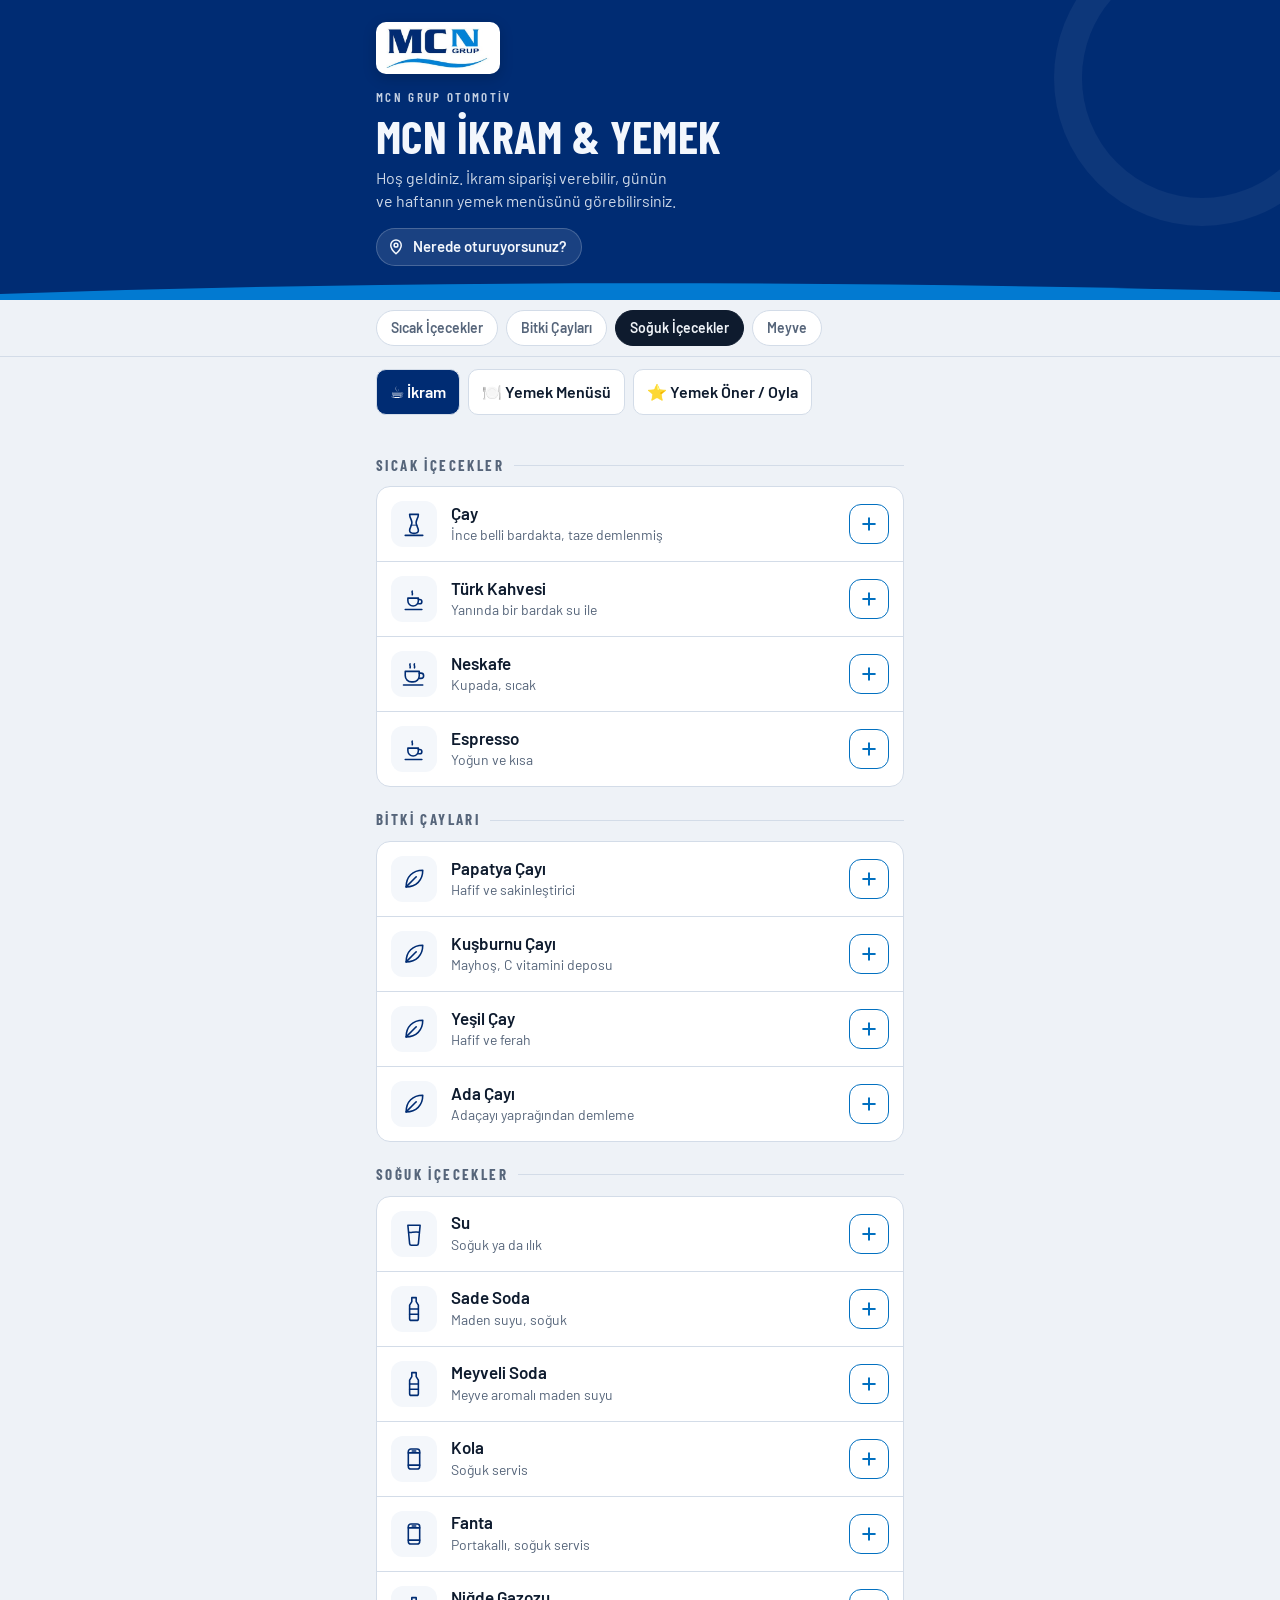
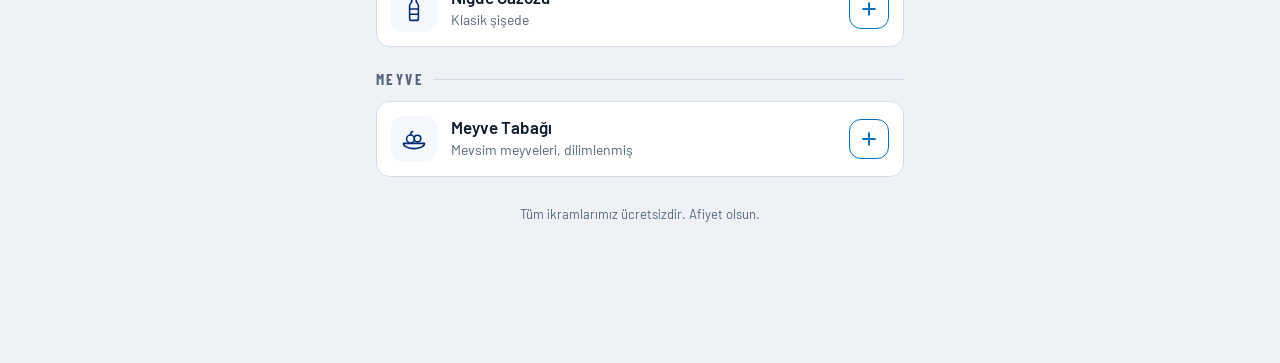
==== commit 49b3a13c: "Add files via upload" ====
--- a/index.html
+++ b/index.html
@@ -169,6 +169,7 @@
 .empty strong{display:block;font-family:var(--display);font-size:24px;text-transform:uppercase;color:var(--ink);margin-bottom:4px}
 .fatal{max-width:480px;margin:60px auto;padding:20px;border:1px solid var(--line);border-radius:14px;background:var(--surface)}
 </style>
+<link rel="stylesheet" href="yemek-ek.css">
 </head>
 <body>
 
@@ -187,6 +188,9 @@
     </div>
   </header>
   <nav class="cats" aria-label="Kategoriler"><div class="wrap" id="cats"></div></nav>
+  <div class="wrap"><div class="foodnav"><button id="showDrink" class="on">☕ İkram</button><button id="showFood">🍽️ Yemek Menüsü</button><button id="showVote">⭐ Yemek Öner / Oyla</button></div></div>
+  <div class="wrap" id="foodView" hidden></div>
+  <div class="wrap" id="voteView" hidden></div>
   <main class="wrap" id="menu"></main>
   <div class="bar" id="bar" hidden>
     <button type="button" id="openCart"><span>Siparişi gözden geçir</span><span class="cnt" id="barCount">0</span></button>
@@ -198,13 +202,14 @@
   <div class="opsbar">
     <div class="wrap">
       <div><div class="e" id="opsFirma"></div><h1>Sipariş Ekranı</h1></div>
-      <div class="tools">
+      <div class="tools"><button class="pill-btn" id="kitchenBtn" type="button">Mutfak / Menü</button>
         <span class="conn"><span class="dot wait" id="dot"></span><span id="connTxt">Bağlanıyor</span></span>
         <button class="pill-btn" id="soundBtn" type="button">Sesi aç</button>
       </div>
     </div>
   </div>
   <div class="wrap" style="max-width:960px">
+    <div id="kitchenPanel" hidden></div>
     <div class="soundwarn" id="soundWarn"><span>Yeni siparişte zil çalması için sesi bir kez açın.</span><button type="button" id="soundBtn2">Sesi aç</button></div>
     <div class="tabs">
       <button class="tab on" data-tab="open" type="button">Bekleyen <b id="nOpen">0</b></button>
@@ -217,6 +222,7 @@
 <div class="scrim" id="scrim" hidden><div class="sheet" id="sheet" role="dialog" aria-modal="true"></div></div>
 
 <script src="ayarlar.js"></script>
+<script src="yemek-verisi.js"></script>
 <script>
 (function(){
 const C = window.IKRAM;
@@ -514,6 +520,60 @@
 }
 if(bus) bus.onmessage = ev=>{ const d = ev.data||{}; if(d.type==="order") addOrder(d.order, true); if(d.type==="status") setStatus(d.id, d.st, false); };
 
+
+
+/* ================= YEMEK MODÜLÜ ================= */
+const Y = window.YEMEK || {haftalik:[],yemekHavuzu:[],stok:[]};
+const foodStore = {
+  week(){ return store.get("mcn-yemek-hafta", Y.haftalik); },
+  setWeek(v){ store.set("mcn-yemek-hafta",v); },
+  stock(){ return store.get("mcn-yemek-stok",Y.stok); },
+  setStock(v){ store.set("mcn-yemek-stok",v); },
+  votes(){ return store.get("mcn-yemek-oy",{}); },
+  setVotes(v){ store.set("mcn-yemek-oy",v); }
+};
+const DAYS=['Pazar','Pazartesi','Salı','Çarşamba','Perşembe','Cuma','Cumartesi'];
+function todayName(){ return DAYS[new Date().getDay()]; }
+function mealText(m){ return [m.ana,m.yan,m.corba,m.ekstra,m.diger].filter(Boolean).join(' · '); }
+function showMode(mode){
+  $('#menu').hidden=mode!=='drink'; $('.cats').hidden=mode!=='drink'; $('#bar').hidden=mode!=='drink'||!cart.length;
+  $('#foodView').hidden=mode!=='food'; $('#voteView').hidden=mode!=='vote';
+  $('#showDrink').classList.toggle('on',mode==='drink'); $('#showFood').classList.toggle('on',mode==='food'); $('#showVote').classList.toggle('on',mode==='vote');
+  if(mode==='food') renderFood(); if(mode==='vote') renderVotes();
+}
+$('#showDrink').onclick=()=>showMode('drink'); $('#showFood').onclick=()=>showMode('food'); $('#showVote').onclick=()=>showMode('vote');
+function renderFood(){
+ const week=foodStore.week(), td=todayName(), today=week.find(x=>x.gun===td);
+ $('#foodView').innerHTML=`<div class="foodbox today"><h2>Bugünün Yemeği</h2>${today?`<h3>${esc(today.ana)}</h3><div>${esc([today.yan,today.corba,today.ekstra,today.diger].filter(Boolean).join(' · '))}</div>`:'<div class="muted">Bugün için yemek tanımlı değil.</div>'}</div>
+ <div class="foodbox"><h2>Haftalık Menü</h2><div class="mealgrid">${week.map(m=>`<div class="mealrow"><b>${esc(m.gun)}</b><span>${esc(mealText(m))}</span></div>`).join('')}</div></div>
+ <div class="foodbox guestmeal"><h2>Misafir Yemeği Bildir</h2><label>Kişi sayısı <input class="in" id="gmCount" type="number" min="1" value="1"></label>
+ <label><input type="checkbox" value="Yoğurt"> Yoğurt</label><label><input type="checkbox" value="Salata"> Salata</label><label><input type="checkbox" value="Çorba"> Çorba</label>
+ <label class="f">Özel istek / çıkarılacak ürün</label><textarea class="in" id="gmNote" placeholder="Örn. 1 kişi çorba istemiyor, 2 ekstra yoğurt"></textarea><button class="primary" id="gmSend">Mutfağa bildir</button></div>`;
+ $('#gmSend').onclick=sendGuestMeal;
+}
+async function sendGuestMeal(){
+ const n=Math.max(1,+$('#gmCount').value||1), extras=[...document.querySelectorAll('.guestmeal input[type=checkbox]:checked')].map(x=>x.value), note=$('#gmNote').value.trim();
+ const msg=`${n} kişi misafir yemeği${extras.length?' | Ekstra: '+extras.join(', '):''}${note?' | Not: '+note:''}`;
+ try{ await fetch(SERVER+'/',{method:'POST',body:JSON.stringify({topic:TOPIC,title:'🍽️ Misafir Yemeği',message:msg,tags:['plate_with_cutlery'],priority:5,click:pageBase+'?ekran=siparis'})}); alert('Misafir yemeği mutfağa bildirildi.'); }catch(e){ alert('Bildirim gönderilemedi.'); }
+}
+function renderVotes(){
+ const votes=foodStore.votes();
+ $('#voteView').innerHTML=`<div class="foodbox"><h2>Yemek Öneri & Oylama</h2><p class="muted">Beğendiğiniz yemeklere 1–5 yıldız verin. Yüksek puanlı yemekler mutfak ekranında öne çıkar.</p>${Y.yemekHavuzu.map(x=>`<div class="mealrow"><b>${esc(x)}</b><span class="stars" data-food="${esc(x)}">${[1,2,3,4,5].map(n=>`<button data-n="${n}" title="${n} yıldız">${(votes[x]||0)>=n?'★':'☆'}</button>`).join('')}</span></div>`).join('')}</div>`;
+ $('#voteView').onclick=e=>{const b=e.target.closest('[data-n]');if(!b)return;const food=b.parentElement.dataset.food;const v=foodStore.votes();v[food]=+b.dataset.n;foodStore.setVotes(v);renderVotes();};
+}
+function renderKitchen(){
+ const week=foodStore.week(), stock=foodStore.stock(), votes=foodStore.votes();
+ const ranked=Object.entries(votes).sort((a,b)=>b[1]-a[1]).slice(0,6);
+ $('#kitchenPanel').innerHTML=`<div class="foodbox"><h2>🍽️ Mutfak Yönetimi</h2><p class="muted">Menüyü bir gün önceden düzenleyin, stoğu güncelleyin ve alışveriş listesini çıkarın.</p></div>
+ <div class="admin-grid"><div class="foodbox"><h3>Haftalık Menü</h3>${week.map((m,i)=>`<div class="mealrow"><b>${esc(m.gun)}</b><div><input class="in" data-mi="${i}" value="${esc(m.ana)}"><small class="muted"> ${esc([m.yan,m.corba,m.ekstra,m.diger].filter(Boolean).join(' · '))}</small></div></div>`).join('')}<button class="primary" id="saveWeek">Menüyü kaydet</button></div>
+ <div class="foodbox"><h3>⭐ Yüksek Puanlı Yemekler</h3>${ranked.length?ranked.map(([n,v])=>`<div class="stockline"><span>${esc(n)}</span><b>${'★'.repeat(v)}</b></div>`).join(''):'<p class="muted">Henüz oy yok.</p>'}</div></div>
+ <div class="foodbox"><h3>Mutfak Stoğu</h3><div class="admin-grid">${stock.map((s,i)=>`<div class="foodbox stock ${s.miktar<s.min?'low':'ok'}"><div class="stockline"><b>${esc(s.ad)}</b><span>Min: ${s.min} ${esc(s.birim)}</span></div><div class="stockline"><input class="in qty" type="number" data-si="${i}" value="${s.miktar}"><span>${esc(s.birim)}</span></div></div>`).join('')}</div><button class="primary" id="saveStock">Stoğu kaydet</button><button class="mini-btn" id="shop10">10 günlük alışveriş listesi</button><div id="shopOut"></div></div>`;
+ $('#saveWeek').onclick=()=>{document.querySelectorAll('[data-mi]').forEach(x=>week[+x.dataset.mi].ana=x.value.trim());foodStore.setWeek(week);alert('Menü bu cihazda kaydedildi.');};
+ $('#saveStock').onclick=()=>{document.querySelectorAll('[data-si]').forEach(x=>stock[+x.dataset.si].miktar=+x.value||0);foodStore.setStock(stock);renderKitchen();};
+ $('#shop10').onclick=()=>{const cur=foodStore.stock();const low=cur.filter(x=>x.miktar<x.min*2).map(x=>`${x.ad}: yaklaşık ${Math.max(0,x.min*2-x.miktar)} ${x.birim}`);$('#shopOut').innerHTML=`<div class="shop"><b>10 günlük öneri liste</b>\n${esc(low.join('\n')||'Mevcut minimumlara göre acil eksik görünmüyor.')}</div>`;};
+}
+$('#kitchenBtn').onclick=()=>{const p=$('#kitchenPanel');p.hidden=!p.hidden;if(!p.hidden)renderKitchen();};
+
 /* ---------- Yönlendirme ---------- */
 function route(){
   const ops = params.get("ekran")==="siparis" || location.hash==="#siparis";
--- a/yemek-ek.css
+++ b/yemek-ek.css
@@ -0,0 +1 @@
+.foodnav{display:flex;gap:8px;padding:12px 0;overflow:auto}.foodnav button,.mini-btn{border:1px solid var(--line);background:var(--surface);border-radius:10px;padding:10px 13px;font-weight:600}.foodnav button.on{background:var(--brand);color:#fff}.foodbox{background:var(--surface);border:1px solid var(--line);border-radius:14px;padding:16px;margin:14px 0}.foodbox h2,.foodbox h3{font-family:var(--display);text-transform:uppercase;margin:0 0 10px}.today{border-left:5px solid var(--accent)}.mealgrid{display:grid;gap:9px}.mealrow{display:grid;grid-template-columns:92px 1fr;gap:10px;padding:10px;border-bottom:1px solid var(--line)}.mealrow:last-child{border:0}.mealrow b{font-family:var(--display);text-transform:uppercase}.stars button{border:0;background:none;font-size:25px;padding:2px}.admin-grid{display:grid;grid-template-columns:repeat(auto-fit,minmax(240px,1fr));gap:12px}.stock.low{border-left:5px solid var(--bad)}.stock.ok{border-left:5px solid var(--ok)}.stockline{display:flex;justify-content:space-between;gap:10px;align-items:center}.qty{width:74px}.guestmeal label{display:block;margin:9px 0}.guestmeal input[type=number]{width:90px}.shop{white-space:pre-line;background:var(--surface-2);padding:12px;border-radius:10px}.muted{color:var(--muted)}
